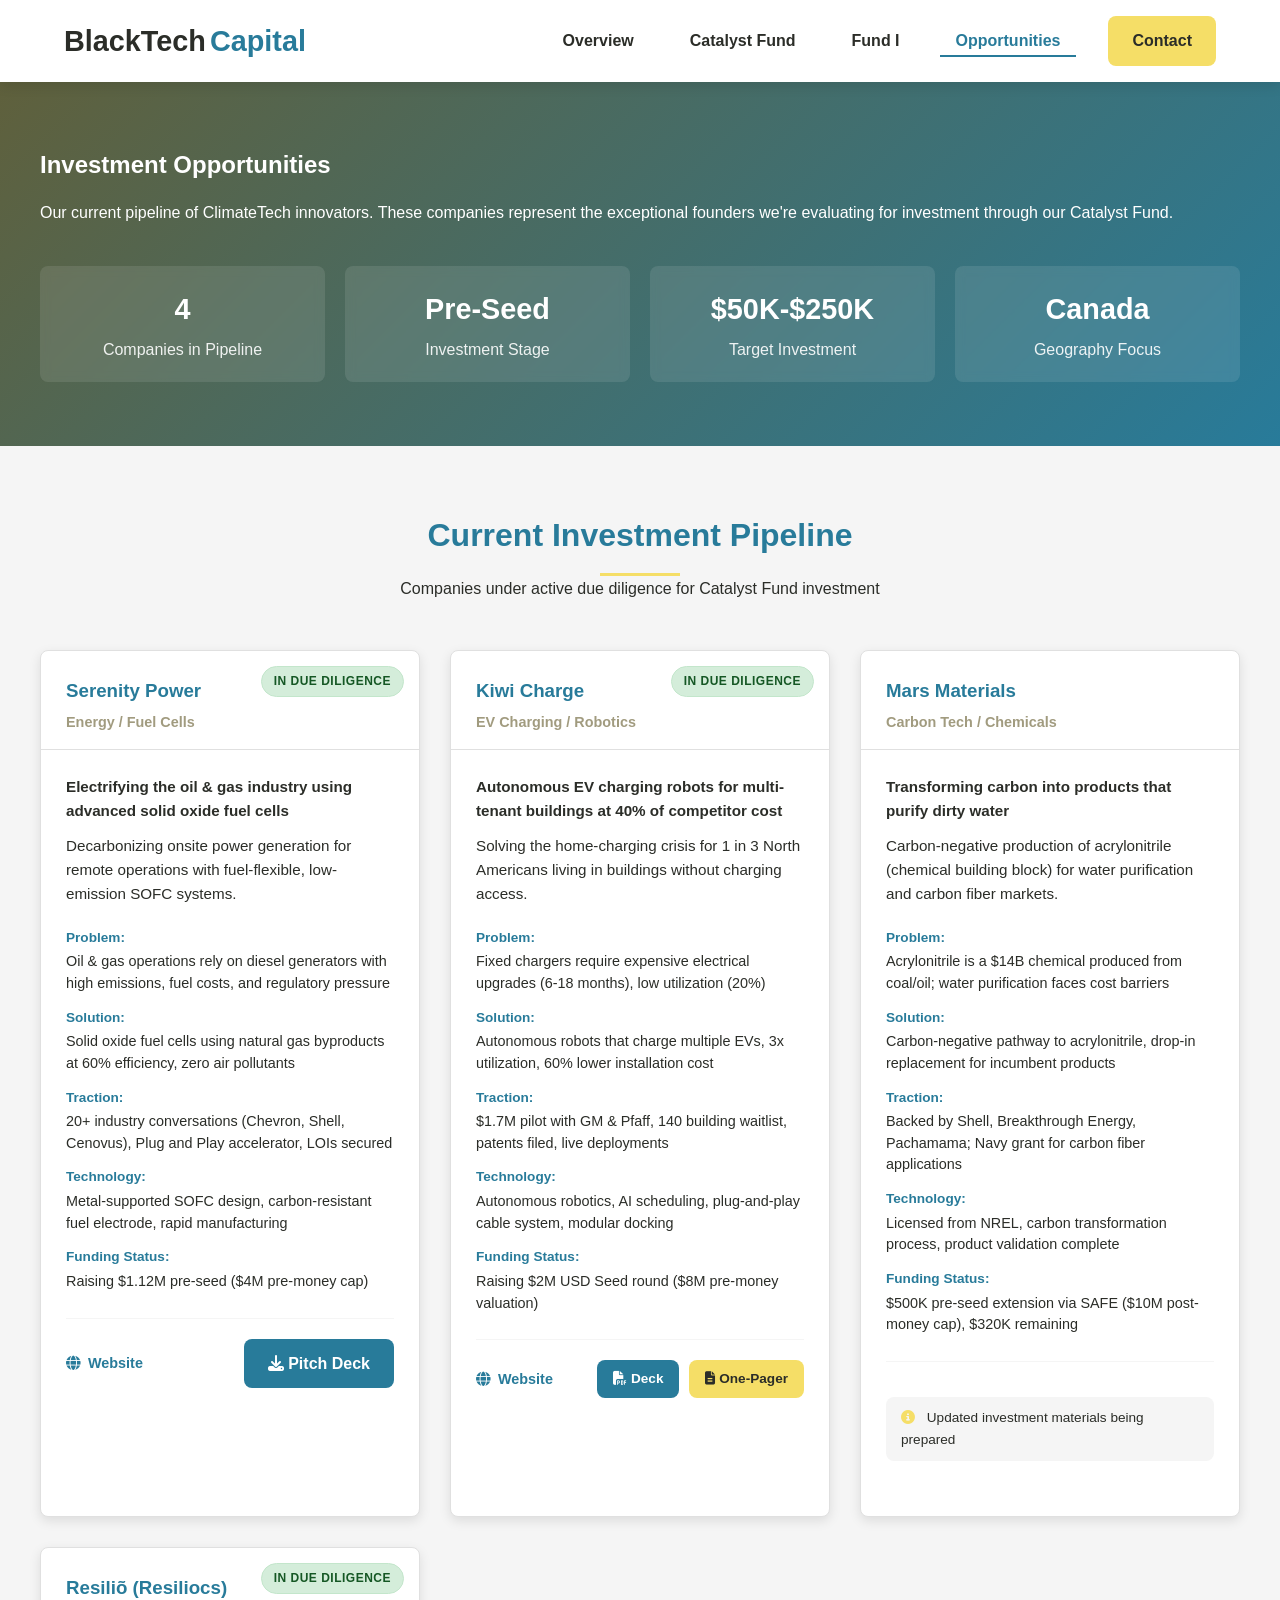
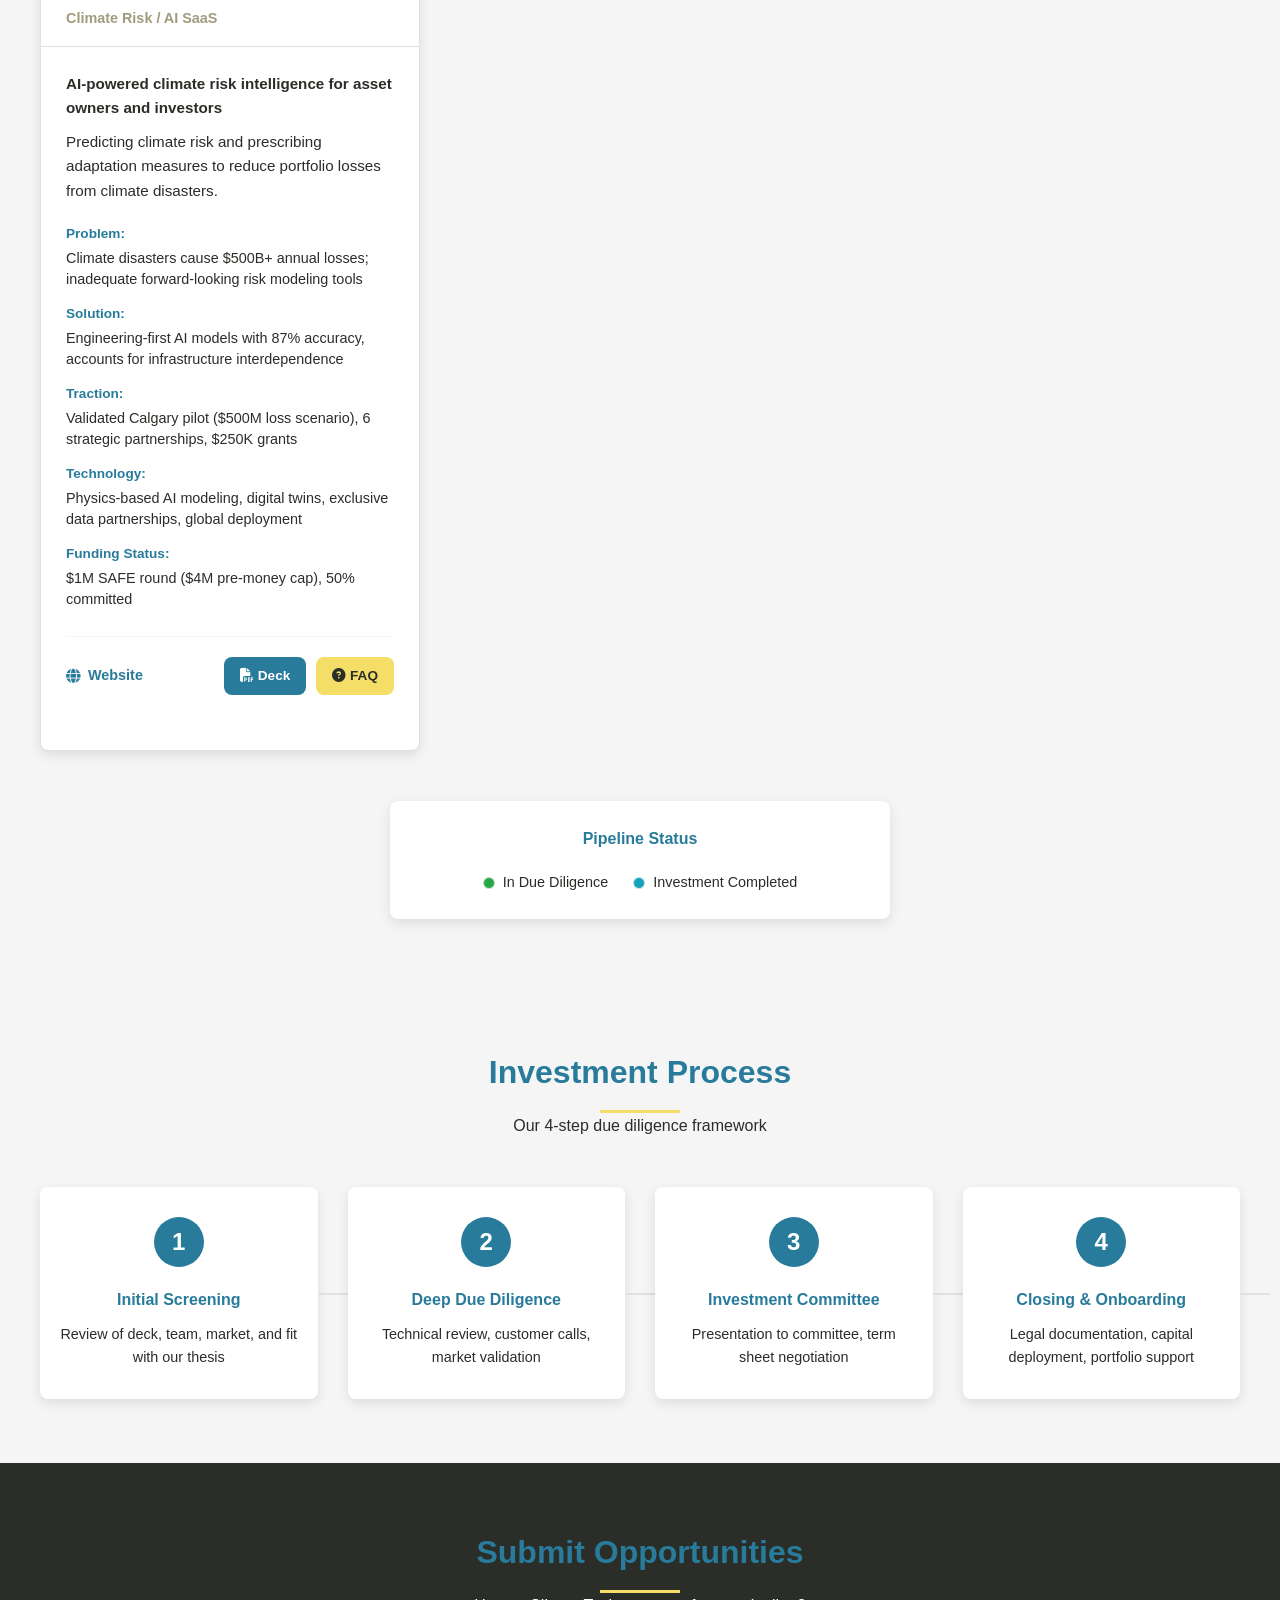
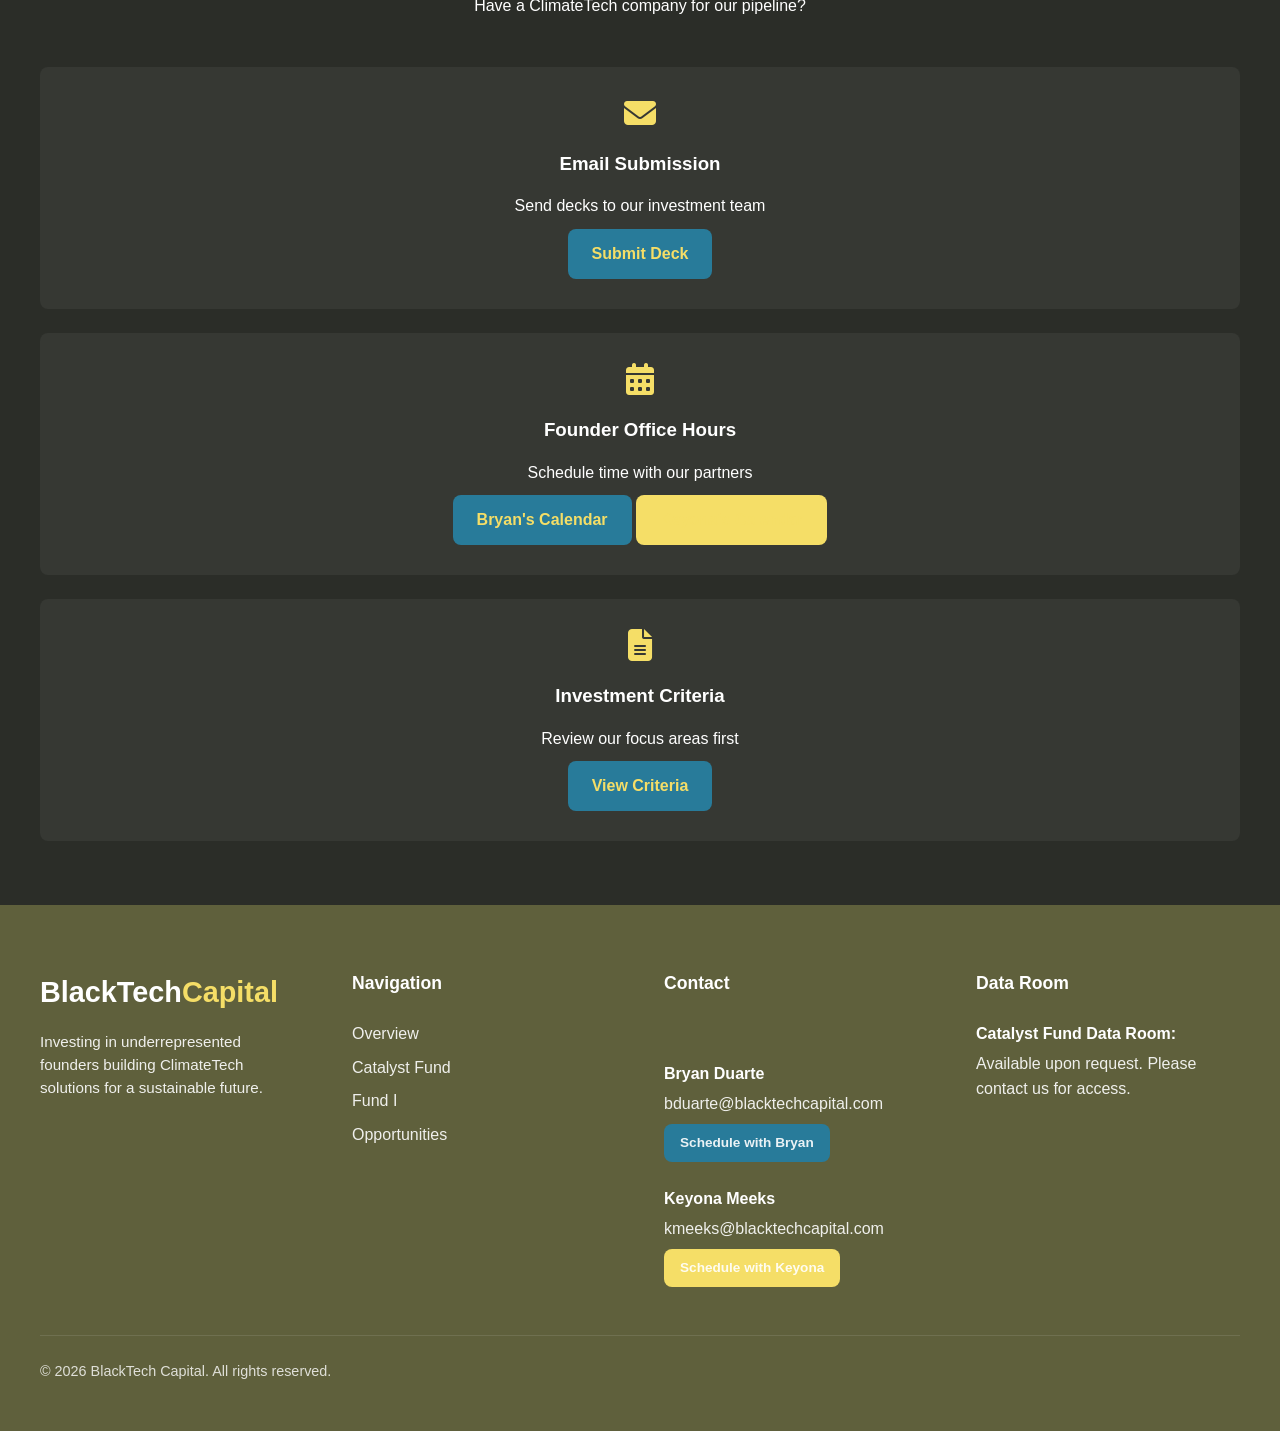
==== opportunities.html @ f8afcf31 "Add opportunities.html for investment details" ====
<!DOCTYPE html>
<html lang="en">
<head>
    <meta charset="UTF-8">
    <meta name="viewport" content="width=device-width, initial-scale=1.0">
    <title>Investment Opportunities | BlackTech Capital</title>
    
    <!-- CSS in specific order for proper cascade -->
    <link rel="stylesheet" href="css/base.css">
    <link rel="stylesheet" href="css/layout.css">
    <link rel="stylesheet" href="css/components.css">
    <link rel="stylesheet" href="css/pages.css">
    <link rel="stylesheet" href="css/responsive.css">
    
    <!-- Font Awesome for icons -->
    <link rel="stylesheet" href="https://cdnjs.cloudflare.com/ajax/libs/font-awesome/6.4.0/css/all.min.css">
</head>
<body class="page-opportunities">
    <!-- Skip to content link for accessibility -->
    <a href="#main-content" class="skip-to-content">Skip to main content</a>
    
    <!-- HEADER PLACEHOLDER -->
    <div id="header-container" data-component-placeholder="header">
        <!-- Fallback content shows if JS fails -->
        <div class="component-fallback">
            <header class="site-header">
                <div class="container">
                    <a href="index.html" class="logo">BlackTech<span>Capital</span></a>
                    <nav>
                        <p>
                            <a href="index.html">Home</a> | 
                            <a href="catalyst-fund.html">Catalyst Fund</a> | 
                            <a href="fund-i.html">Fund I</a> | 
                            <a href="opportunities.html">Opportunities</a> | 
                            <a href="#contact">Contact</a>
                        </p>
                    </nav>
                </div>
            </header>
        </div>
    </div>
    
    <!-- MAIN CONTENT -->
    <main id="main-content" class="main-content">
        <!-- Hero -->
        <section class="fund-details-hero" style="background: linear-gradient(135deg, var(--secondary-green) 0%, var(--primary-blue) 100%);">
            <div class="container">
                <h1>Investment Opportunities</h1>
                <p>Our current pipeline of ClimateTech innovators. These companies represent the exceptional founders we're evaluating for investment through our Catalyst Fund.</p>

                <div class="fund-highlights">
                    <div class="highlight-card">
                        <h3>4</h3>
                        <p>Companies in Pipeline</p>
                    </div>
                    <div class="highlight-card">
                        <h3>Pre-Seed</h3>
                        <p>Investment Stage</p>
                    </div>
                    <div class="highlight-card">
                        <h3>$50K-$250K</h3>
                        <p>Target Investment</p>
                    </div>
                    <div class="highlight-card">
                        <h3>Canada</h3>
                        <p>Geography Focus</p>
                    </div>
                </div>
            </div>
        </section>

        <!-- Pipeline Companies -->
        <section class="team-section">
            <div class="container">
                <div class="section-header">
                    <h2>Current Investment Pipeline</h2>
                    <p>Companies under active due diligence for Catalyst Fund investment</p>
                </div>

                <!-- Company Cards Grid -->
                <div class="opportunities-grid">
                     <!-- Serenity Power -->
                    <div class="company-card">
                        <div class="company-status status-active">In Due Diligence</div>
                        <div class="company-header">
                            <h3>Serenity Power</h3>
                            <div class="company-sector">Energy / Fuel Cells</div>
                        </div>
                        <div class="company-body">
                            <div class="company-summary">
                                <p><strong>Electrifying the oil & gas industry using advanced solid oxide fuel cells</strong></p>
                                <p>Decarbonizing onsite power generation for remote operations with fuel-flexible, low-emission SOFC systems.</p>
                            </div>
                            
                            <div class="company-details">
                                <div class="detail-item">
                                    <span class="detail-label">Problem:</span>
                                    <span class="detail-value">Oil & gas operations rely on diesel generators with high emissions, fuel costs, and regulatory pressure</span>
                                </div>
                                <div class="detail-item">
                                    <span class="detail-label">Solution:</span>
                                    <span class="detail-value">Solid oxide fuel cells using natural gas byproducts at 60% efficiency, zero air pollutants</span>
                                </div>
                                <div class="detail-item">
                                    <span class="detail-label">Traction:</span>
                                    <span class="detail-value">20+ industry conversations (Chevron, Shell, Cenovus), Plug and Play accelerator, LOIs secured</span>
                                </div>
                                <div class="detail-item">
                                    <span class="detail-label">Technology:</span>
                                    <span class="detail-value">Metal-supported SOFC design, carbon-resistant fuel electrode, rapid manufacturing</span>
                                </div>
                                <div class="detail-item">
                                    <span class="detail-label">Funding Status:</span>
                                    <span class="detail-value">Raising $1.12M pre-seed ($4M pre-money cap)</span>
                                </div>
                            </div>

                            <div class="company-links">
                                <a href="https://serenitypower.ca/" target="_blank" class="company-website">
                                    <i class="fas fa-globe"></i> Website
                                </a>
                                <a href="pdfs/serenity-power-deck.pdf" target="_blank" class="btn">
                                    <i class="fas fa-download"></i> Pitch Deck
                                </a>
                            </div>
                        </div>
                    </div>

                    <!-- Kiwi Charge -->
                    <div class="company-card">
                        <div class="company-status status-active">In Due Diligence</div>
                        <div class="company-header">
                            <h3>Kiwi Charge</h3>
                            <div class="company-sector">EV Charging / Robotics</div>
                        </div>
                        <div class="company-body">
                            <div class="company-summary">
                                <p><strong>Autonomous EV charging robots for multi-tenant buildings at 40% of competitor cost</strong></p>
                                <p>Solving the home-charging crisis for 1 in 3 North Americans living in buildings without charging access.</p>
                            </div>
                            
                            <div class="company-details">
                                <div class="detail-item">
                                    <span class="detail-label">Problem:</span>
                                    <span class="detail-value">Fixed chargers require expensive electrical upgrades (6-18 months), low utilization (20%)</span>
                                </div>
                                <div class="detail-item">
                                    <span class="detail-label">Solution:</span>
                                    <span class="detail-value">Autonomous robots that charge multiple EVs, 3x utilization, 60% lower installation cost</span>
                                </div>
                                <div class="detail-item">
                                    <span class="detail-label">Traction:</span>
                                    <span class="detail-value">$1.7M pilot with GM & Pfaff, 140 building waitlist, patents filed, live deployments</span>
                                </div>
                                <div class="detail-item">
                                    <span class="detail-label">Technology:</span>
                                    <span class="detail-value">Autonomous robotics, AI scheduling, plug-and-play cable system, modular docking</span>
                                </div>
                                <div class="detail-item">
                                    <span class="detail-label">Funding Status:</span>
                                    <span class="detail-value">Raising $2M USD Seed round ($8M pre-money valuation)</span>
                                </div>
                            </div>

                            <div class="company-links">
                                <a href="https://www.kiwicharge.ca/" target="_blank" class="company-website">
                                    <i class="fas fa-globe"></i> Website
                                </a>
                                <div class="documents-group">
                                    <a href="pdfs/kiwi-charge-deck.pdf" target="_blank" class="btn btn-small">
                                        <i class="fas fa-file-pdf"></i> Deck
                                    </a>
                                    <a href="pdfs/kiwi-charge-one-pager.pdf" target="_blank" class="btn btn-small btn-yellow">
                                        <i class="fas fa-file-alt"></i> One-Pager
                                    </a>
                                </div>
                            </div>
                        </div>
                    </div>

                    <!-- Mars Materials -->
                    <div class="company-card">
                        <div class="company-header">
                            <h3>Mars Materials</h3>
                            <div class="company-sector">Carbon Tech / Chemicals</div>
                        </div>
                        <div class="company-body">
                            <div class="company-summary">
                                <p><strong>Transforming carbon into products that purify dirty water</strong></p>
                                <p>Carbon-negative production of acrylonitrile (chemical building block) for water purification and carbon fiber markets.</p>
                            </div>
                            
                            <div class="company-details">
                                <div class="detail-item">
                                    <span class="detail-label">Problem:</span>
                                    <span class="detail-value">Acrylonitrile is a $14B chemical produced from coal/oil; water purification faces cost barriers</span>
                                </div>
                                <div class="detail-item">
                                    <span class="detail-label">Solution:</span>
                                    <span class="detail-value">Carbon-negative pathway to acrylonitrile, drop-in replacement for incumbent products</span>
                                </div>
                                <div class="detail-item">
                                    <span class="detail-label">Traction:</span>
                                    <span class="detail-value">Backed by Shell, Breakthrough Energy, Pachamama; Navy grant for carbon fiber applications</span>
                                </div>
                                <div class="detail-item">
                                    <span class="detail-label">Technology:</span>
                                    <span class="detail-value">Licensed from NREL, carbon transformation process, product validation complete</span>
                                </div>
                                <div class="detail-item">
                                    <span class="detail-label">Funding Status:</span>
                                    <span class="detail-value">$500K pre-seed extension via SAFE ($10M post-money cap), $320K remaining</span>
                                </div>
                            </div>

                            <div class="company-links">
                                <span class="company-note">
                                    <i class="fas fa-info-circle"></i> Updated investment materials being prepared
                                </span>
                            </div>
                        </div>
                    </div>

                    <!-- Resiliõ (Resiliocs) -->
                    <div class="company-card">
                        <div class="company-status status-active">In Due Diligence</div>
                        <div class="company-header">
                            <h3>Resiliõ (Resiliocs)</h3>
                            <div class="company-sector">Climate Risk / AI SaaS</div>
                        </div>
                        <div class="company-body">
                            <div class="company-summary">
                                <p><strong>AI-powered climate risk intelligence for asset owners and investors</strong></p>
                                <p>Predicting climate risk and prescribing adaptation measures to reduce portfolio losses from climate disasters.</p>
                            </div>
                            
                            <div class="company-details">
                                <div class="detail-item">
                                    <span class="detail-label">Problem:</span>
                                    <span class="detail-value">Climate disasters cause $500B+ annual losses; inadequate forward-looking risk modeling tools</span>
                                </div>
                                <div class="detail-item">
                                    <span class="detail-label">Solution:</span>
                                    <span class="detail-value">Engineering-first AI models with 87% accuracy, accounts for infrastructure interdependence</span>
                                </div>
                                <div class="detail-item">
                                    <span class="detail-label">Traction:</span>
                                    <span class="detail-value">Validated Calgary pilot ($500M loss scenario), 6 strategic partnerships, $250K grants</span>
                                </div>
                                <div class="detail-item">
                                    <span class="detail-label">Technology:</span>
                                    <span class="detail-value">Physics-based AI modeling, digital twins, exclusive data partnerships, global deployment</span>
                                </div>
                                <div class="detail-item">
                                    <span class="detail-label">Funding Status:</span>
                                    <span class="detail-value">$1M SAFE round ($4M pre-money cap), 50% committed</span>
                                </div>
                            </div>

                            <div class="company-links">
                                <a href="https://resiliocs.com/" target="_blank" class="company-website">
                                    <i class="fas fa-globe"></i> Website
                                </a>
                                <div class="documents-group">
                                    <a href="pdfs/resiliocs-deck.pdf" target="_blank" class="btn btn-small">
                                        <i class="fas fa-file-pdf"></i> Deck
                                    </a>
                                    <a href="pdfs/resiliocs-faq.pdf" target="_blank" class="btn btn-small btn-yellow">
                                        <i class="fas fa-question-circle"></i> FAQ
                                    </a>
                                </div>
                            </div>
                        </div>
                    </div>
                </div>

                <!-- Pipeline Status Legend -->
                <div class="pipeline-legend">
                    <h4>Pipeline Status</h4>
                    <div class="legend-items">
                        <div class="legend-item">
                            <span class="status-dot status-active"></span>
                            <span>In Due Diligence</span>
                        </div>
                        <div class="legend-item">
                            <span class="status-dot status-completed"></span>
                            <span>Investment Completed</span>
                        </div>
                    </div>
                </div>
            </div>
        </section>

        <!-- Process Timeline -->
        <section class="team-section">
            <div class="container">
                <div class="section-header">
                    <h2>Investment Process</h2>
                    <p>Our 4-step due diligence framework</p>
                </div>

                <div class="process-timeline">
                    <div class="process-step">
                        <div class="step-number">1</div>
                        <h4>Initial Screening</h4>
                        <p>Review of deck, team, market, and fit with our thesis</p>
                    </div>
                    <div class="process-step">
                        <div class="step-number">2</div>
                        <h4>Deep Due Diligence</h4>
                        <p>Technical review, customer calls, market validation</p>
                    </div>
                    <div class="process-step">
                        <div class="step-number">3</div>
                        <h4>Investment Committee</h4>
                        <p>Presentation to committee, term sheet negotiation</p>
                    </div>
                    <div class="process-step">
                        <div class="step-number">4</div>
                        <h4>Closing & Onboarding</h4>
                        <p>Legal documentation, capital deployment, portfolio support</p>
                    </div>
                </div>
            </div>
        </section>

        <!-- Contact Section -->
        <section id="contact" class="contact-section">
            <div class="container">
                <div class="section-header">
                    <h2>Submit Opportunities</h2>
                    <p>Have a ClimateTech company for our pipeline?</p>
                </div>
                
                <div class="contact-info">
                    <div class="contact-card">
                        <i class="fas fa-envelope"></i>
                        <h3>Email Submission</h3>
                        <p>Send decks to our investment team</p>
                        <a href="mailto:bduarte@blacktechcapital.com" class="btn" style="margin-top: 10px;">Submit Deck</a>
                    </div>
                    
                    <div class="contact-card">
                        <i class="fas fa-calendar-alt"></i>
                        <h3>Founder Office Hours</h3>
                        <p>Schedule time with our partners</p>
                        <a href="https://calendly.com/bryanduarte/60-minute-meeting-with-bryan-btc" class="btn" style="margin-top: 10px;" target="_blank" rel="noopener">Bryan's Calendar</a>
                        <a href="https://calendar.google.com/calendar/u/0/appointments/schedules/AcZssZ24g8BPHpaNhG1jyEiBwxS-_kpddOJZtJ_gI0gXj2Shc4V5fYW4niAHyt0Y7ds5jiIwvc4KrKL6" class="btn btn-yellow" style="margin-top: 10px;" target="_blank" rel="noopener">Keyona's Calendar</a>
                    </div>
                    
                    <div class="contact-card">
                        <i class="fas fa-file-alt"></i>
                        <h3>Investment Criteria</h3>
                        <p>Review our focus areas first</p>
                        <a href="catalyst-fund.html" class="btn" style="margin-top: 10px;">View Criteria</a>
                    </div>
                </div>
            </div>
        </section>
    </main>
    
    <!-- FOOTER PLACEHOLDER -->
    <div id="footer-container" data-component-placeholder="footer">
        <!-- Fallback content shows if JS fails -->
        <div class="component-fallback">
            <footer class="site-footer">
                <div class="container">
                    <p>&copy; <span id="current-year">2024</span> BlackTech Capital. All rights reserved.</p>
                    <p><a href="index.html">Home</a> | <a href="#contact">Contact</a></p>
                </div>
            </footer>
        </div>
    </div>
    
    <!-- JavaScript - Load in specific order -->
    <script src="js/components/utils.js" defer></script>
    <script src="js/components/loader.js" defer></script>
    <script src="js/components/navigation.js" defer></script>
    
    <!-- Page-specific JavaScript -->
    <script src="js/main.js" defer></script>
</body>
</html>
---- css/base.css ----
/* css/base.css - Extended with your variables */
:root {
    /* Your existing color system */
    --primary-blue: #287b9a;
    --dark-bg: #2b2d28;
    --secondary-green: #5f603c;
    --neutral-tan: #a19b7f;
    --accent-yellow: #f5de67;
    --text-light: #f8f9fa;
    --text-dark: #2b2d28;
    --light-gray: #f5f5f5;
    --medium-gray: #e0e0e0;
    --transition: all 0.3s ease;
    --shadow: 0 4px 12px rgba(0, 0, 0, 0.1);
    --border-radius: 8px;
    
    /* Additional variables for consistency */
    --color-primary: #287b9a;
    --color-secondary: #5f603c;
    --color-accent: #f5de67;
    --color-dark: #2b2d28;
    --color-light: #f5f5f5;
    --color-text: #2b2d28;
    --color-border: #e0e0e0;
    --color-white: #ffffff;
    
    /* Typography */
    --font-base: 'Segoe UI', Tahoma, Geneva, Verdana, sans-serif;
    --font-heading: 'Segoe UI', Tahoma, Geneva, Verdana, sans-serif;
    
    /* Spacing */
    --space-xs: 0.25rem;
    --space-sm: 0.5rem;
    --space-md: 1rem;
    --space-lg: 1.5rem;
    --space-xl: 2rem;
    --space-2xl: 3rem;
    --space-3xl: 4rem;
    --space-4xl: 6rem;
    
    /* Layout */
    --container-width: 1200px;
    --container-padding: 1.5rem;
    --border-radius-lg: 12px;
    --shadow-sm: 0 2px 4px rgba(0, 0, 0, 0.1);
    --shadow-lg: 0 8px 24px rgba(0, 0, 0, 0.12);
    --shadow-xl: 0 12px 48px rgba(0, 0, 0, 0.15);
}

/* Reset & Base Styles */
* {
    margin: 0;
    padding: 0;
    box-sizing: border-box;
}

html {
    font-size: 16px;
    scroll-behavior: smooth;
}

body {
    font-family: var(--font-base);
    line-height: 1.6;
    color: var(--text-dark);
    background-color: var(--light-gray);
    min-height: 100vh;
    display: flex;
    flex-direction: column;
}

main {
    flex: 1;
}

img {
    max-width: 100%;
    height: auto;
    display: block;
}

a {
    color: var(--primary-blue);
    text-decoration: none;
    transition: color var(--transition);
}

a:hover {
    color: var(--secondary-green);
}

button {
    font-family: inherit;
    cursor: pointer;
}

/* Utility Classes */
.visually-hidden {
    position: absolute;
    width: 1px;
    height: 1px;
    padding: 0;
    margin: -1px;
    overflow: hidden;
    clip: rect(0, 0, 0, 0);
    white-space: nowrap;
    border: 0;
}

.container {
    width: 100%;
    max-width: var(--container-width);
    margin: 0 auto;
    padding: 0 var(--container-padding);
}

.text-center {
    text-align: center;
}

.flex {
    display: flex;
}

.flex-column {
    flex-direction: column;
}

.items-center {
    align-items: center;
}

.justify-between {
    justify-content: space-between;
}

.gap-sm {
    gap: var(--space-sm);
}

.gap-md {
    gap: var(--space-md);
}

.gap-lg {
    gap: var(--space-lg);
}

/* Skip to main content link */
.skip-to-content {
    position: absolute;
    top: -40px;
    left: 0;
    background: var(--primary-blue);
    color: white;
    padding: 8px 16px;
    z-index: 1000;
    text-decoration: none;
    border-radius: 0 0 4px 0;
}

.skip-to-content:focus {
    top: 0;
}

/* Button Styles from your shared.css */
.btn {
    display: inline-block;
    padding: 12px 24px;
    background-color: var(--primary-blue);
    color: white;
    border: none;
    border-radius: var(--border-radius);
    font-weight: 600;
    cursor: pointer;
    transition: var(--transition);
    text-align: center;
    text-decoration: none;
    font-family: inherit;
    font-size: 1rem;
}

.btn:hover {
    background-color: var(--secondary-green);
    color: white;
    transform: translateY(-2px);
}

.btn-yellow {
    background-color: var(--accent-yellow);
    color: var(--text-dark);
}

.btn-yellow:hover {
    background-color: #e0c95c;
    color: var(--text-dark);
}

.btn-small {
    padding: 8px 16px;
    font-size: 0.85rem;
}

.btn-red {
    background-color: #dc3545;
    color: white;
}

.btn-red:hover {
    background-color: #c82333;
}
---- css/layout.css ----
/* css/layout.css */
/* Section spacing */
section {
    padding: var(--space-3xl) 0;
}

/* Hero Section */
.hero {
    background: linear-gradient(135deg, var(--dark-bg) 0%, var(--secondary-green) 100%);
    color: white;
    padding: var(--space-4xl) 0 var(--space-3xl);
    text-align: center;
}

.hero h1 {
    color: white;
    font-size: 3rem;
    margin-bottom: var(--space-lg);
}

.hero p {
    font-size: 1.2rem;
    max-width: 800px;
    margin: 0 auto var(--space-2xl);
    opacity: 0.9;
}

.hero-btns {
    display: flex;
    justify-content: center;
    gap: var(--space-lg);
    flex-wrap: wrap;
}

/* Fund Details Hero */
.fund-details-hero {
    background: linear-gradient(135deg, var(--primary-blue) 0%, var(--secondary-green) 100%);
    color: white;
    padding: var(--space-3xl) 0;
}

.fund-details-hero h1 {
    color: white;
    margin-bottom: var(--space-md);
}

/* Team Section */
.team-section {
    background-color: var(--light-gray);
}

/* Contact Section */
.contact-section {
    background-color: var(--dark-bg);
    color: white;
}

.contact-section h2 {
    color: white;
}

/* Section Header */
.section-header {
    text-align: center;
    margin-bottom: var(--space-2xl);
}

.section-header h2 {
    position: relative;
    display: inline-block;
    padding-bottom: 15px;
    color: var(--primary-blue);
    font-size: 2rem;
}

.section-header h2:after {
    content: '';
    position: absolute;
    bottom: 0;
    left: 50%;
    transform: translateX(-50%);
    width: 80px;
    height: 3px;
    background-color: var(--accent-yellow);
}

/* Grid Systems */
.grid {
    display: grid;
    gap: var(--space-md);
}

.grid-2 {
    grid-template-columns: repeat(auto-fit, minmax(300px, 1fr));
}

.grid-3 {
    grid-template-columns: repeat(auto-fit, minmax(250px, 1fr));
}

.grid-4 {
    grid-template-columns: repeat(auto-fit, minmax(200px, 1fr));
}

/* Comparison Container */
.comparison-container {
    display: grid;
    grid-template-columns: repeat(auto-fit, minmax(300px, 1fr));
    gap: 30px;
    margin-top: 40px;
}

/* Team Container */
.team-container {
    display: grid;
    grid-template-columns: repeat(auto-fill, minmax(300px, 1fr));
    gap: 30px;
    margin-top: 40px;
}

/* Quick Facts Grid */
.quick-facts {
    display: grid;
    grid-template-columns: repeat(auto-fit, minmax(250px, 1fr));
    gap: 20px;
    margin-bottom: 40px;
}

/* Fund Highlights */
.fund-highlights {
    display: grid;
    grid-template-columns: repeat(auto-fit, minmax(200px, 1fr));
    gap: 20px;
    margin-top: 40px;
}

/* Contact Info Grid */
.contact-info {
    display: grid;
    grid-template-columns: repeat(auto-fit, minmax(250px, 1fr));
    gap: 30px;
    margin-top: 40px;
}

/* Opportunities Grid */
.opportunities-grid {
    display: grid;
    grid-template-columns: repeat(auto-fill, minmax(350px, 1fr));
    gap: 30px;
    margin-bottom: 50px;
}

/* Process Timeline */
.process-timeline {
    display: grid;
    grid-template-columns: repeat(auto-fit, minmax(200px, 1fr));
    gap: 30px;
    margin-top: 40px;
}

/* Content Box */
.content-box {
    background-color: white;
    padding: 30px;
    border-radius: var(--border-radius);
    box-shadow: var(--shadow);
    margin: 20px 0;
}

.content-box.highlight {
    border-left: 5px solid var(--accent-yellow);
}

.content-box.info {
    border-left: 5px solid var(--primary-blue);
}

/* Spacing Utilities */
.mt-0 { margin-top: 0; }
.mt-sm { margin-top: var(--space-sm); }
.mt-md { margin-top: var(--space-md); }
.mt-lg { margin-top: var(--space-lg); }
.mt-xl { margin-top: var(--space-xl); }
.mt-2xl { margin-top: var(--space-2xl); }

.mb-0 { margin-bottom: 0; }
.mb-sm { margin-bottom: var(--space-sm); }
.mb-md { margin-bottom: var(--space-md); }
.mb-lg { margin-bottom: var(--space-lg); }
.mb-xl { margin-bottom: var(--space-xl); }
.mb-2xl { margin-bottom: var(--space-2xl); }
---- css/components.css ----
/* css/components.css */
/* Header Styles */
.site-header {
    position: sticky;
    top: 0;
    z-index: 1000;
    background-color: white;
    box-shadow: var(--shadow);
    transition: background-color var(--transition), box-shadow var(--transition);
}

.site-header .container {
    display: flex;
    justify-content: space-between;
    align-items: center;
    padding: var(--space-md) var(--container-padding);
}

/* Logo */
.logo {
    font-size: 1.8rem;
    font-weight: 700;
    color: var(--dark-bg);
    text-decoration: none;
    display: flex;
    align-items: center;
    gap: var(--space-xs);
}

.logo span {
    color: var(--primary-blue);
}

.logo:hover {
    color: var(--dark-bg);
}

/* Navigation Toggle */
.nav-toggle {
    display: none;
    background: none;
    border: none;
    padding: var(--space-sm);
    cursor: pointer;
    z-index: 1001;
    font-size: 1.5rem;
    color: var(--dark-bg);
}

/* Primary Navigation */
.primary-nav {
    display: flex;
    align-items: center;
}

.nav-list {
    display: flex;
    list-style: none;
    gap: var(--space-lg);
    align-items: center;
    margin: 0;
    padding: 0;
}

.nav-link {
    color: var(--dark-bg);
    text-decoration: none;
    font-weight: 600;
    padding: var(--space-sm) var(--space-md);
    position: relative;
    transition: color var(--transition);
}

.nav-link:after {
    content: '';
    position: absolute;
    bottom: 0;
    left: 0;
    width: 0;
    height: 2px;
    background-color: var(--primary-blue);
    transition: width var(--transition);
}

.nav-link:hover:after {
    width: 100%;
}

.nav-link:hover {
    color: var(--primary-blue);
}

.nav-link.is-active {
    color: var(--primary-blue);
}

.nav-link.is-active:after {
    width: 100%;
}

.nav-item-contact {
    margin-left: var(--space-sm);
}

/* Footer Styles */
.site-footer {
    background-color: var(--secondary-green);
    color: white;
    padding: var(--space-3xl) 0 var(--space-2xl);
}

.footer-grid {
    display: grid;
    grid-template-columns: repeat(auto-fit, minmax(250px, 1fr));
    gap: var(--space-2xl);
    margin-bottom: var(--space-2xl);
}

.footer-section {
    display: flex;
    flex-direction: column;
    gap: var(--space-md);
}

.footer-brand {
    max-width: 300px;
}

.footer-logo {
    font-size: 1.8rem;
    font-weight: 700;
    color: white;
    text-decoration: none;
}

.footer-logo span {
    color: var(--accent-yellow);
}

.footer-tagline {
    color: rgba(255, 255, 255, 0.9);
    font-size: 0.95rem;
    line-height: 1.5;
}

.footer-heading {
    font-size: 1.1rem;
    font-weight: 600;
    margin-bottom: var(--space-sm);
    color: white;
}

.footer-links {
    list-style: none;
    padding: 0;
    margin: 0;
    display: flex;
    flex-direction: column;
    gap: var(--space-sm);
}

.footer-links a {
    color: rgba(255, 255, 255, 0.9);
    text-decoration: none;
    transition: color var(--transition);
}

.footer-links a:hover {
    color: var(--accent-yellow);
}

.contact-info {
    display: flex;
    flex-direction: column;
    gap: var(--space-lg);
}

.contact-person h4 {
    font-size: 1rem;
    font-weight: 600;
    margin-bottom: var(--space-xs);
    color: white;
}

.contact-person p {
    margin-bottom: var(--space-sm);
}

.contact-person a {
    color: rgba(255, 255, 255, 0.9);
    text-decoration: none;
}

.contact-person a:hover {
    color: var(--accent-yellow);
}

.data-room-info p {
    color: rgba(255, 255, 255, 0.9);
    margin-bottom: var(--space-xs);
}

.data-room-info strong {
    color: white;
}

/* Footer Bottom */
.footer-bottom {
    border-top: 1px solid rgba(255, 255, 255, 0.1);
    padding-top: var(--space-lg);
    display: flex;
    justify-content: space-between;
    align-items: center;
    flex-wrap: wrap;
    gap: var(--space-md);
}

.footer-legal {
    display: flex;
    flex-direction: column;
    gap: var(--space-sm);
}

.copyright {
    color: rgba(255, 255, 255, 0.8);
    font-size: 0.9rem;
}

.legal-links {
    display: flex;
    gap: var(--space-sm);
    align-items: center;
}

.legal-links a {
    color: rgba(255, 255, 255, 0.8);
    font-size: 0.9rem;
    text-decoration: none;
}

.legal-links a:hover {
    color: var(--accent-yellow);
}

.divider {
    color: rgba(255, 255, 255, 0.4);
}

.footer-social {
    display: flex;
    gap: var(--space-sm);
}

.social-link {
    color: rgba(255, 255, 255, 0.8);
    font-size: 1.2rem;
    transition: color var(--transition);
}

.social-link:hover {
    color: var(--accent-yellow);
}

/* Fund Cards */
.fund-card {
    background-color: white;
    border-radius: var(--border-radius);
    box-shadow: var(--shadow);
    overflow: hidden;
    transition: var(--transition);
    border-top: 5px solid var(--primary-blue);
    height: 100%;
}

.fund-card:hover {
    transform: translateY(-10px);
    box-shadow: 0 15px 30px rgba(0, 0, 0, 0.15);
}

.fund-card.fund-i {
    border-top-color: var(--neutral-tan);
}

.fund-card.catalyst {
    border-top-color: var(--accent-yellow);
}

.fund-card-header {
    padding: 25px;
    background-color: var(--light-gray);
    border-bottom: 1px solid var(--medium-gray);
}

.fund-card-header h3 {
    margin-bottom: 5px;
}

.fund-status {
    display: inline-block;
    padding: 5px 15px;
    background-color: var(--accent-yellow);
    color: var(--text-dark);
    border-radius: 20px;
    font-size: 0.85rem;
    font-weight: 600;
    margin-top: 10px;
}

.fund-card-body {
    padding: 25px;
}

.fund-feature {
    margin-bottom: 20px;
}

.fund-feature h4 {
    font-size: 1rem;
    margin-bottom: 5px;
    color: var(--secondary-green);
}

/* Toggle Sections */
.toggle-section {
    margin-bottom: 20px;
    border: 1px solid var(--medium-gray);
    border-radius: var(--border-radius);
    overflow: hidden;
}

.toggle-header {
    padding: 18px 25px;
    background-color: var(--light-gray);
    display: flex;
    justify-content: space-between;
    align-items: center;
    cursor: pointer;
    font-weight: 600;
    transition: var(--transition);
}

.toggle-header:hover {
    background-color: #f0f0f0;
}

.toggle-icon {
    font-size: 1.2rem;
    transition: var(--transition);
}

.toggle-content {
    padding: 0;
    max-height: 0;
    overflow: hidden;
    transition: var(--transition);
}

.toggle-section.active .toggle-content {
    padding: 25px;
    max-height: 2000px;
}

.toggle-section.active .toggle-icon {
    transform: rotate(45deg);
}

/* Team Cards */
.team-card {
    background-color: white;
    border-radius: var(--border-radius);
    box-shadow: var(--shadow);
    overflow: hidden;
    transition: var(--transition);
}

.team-card:hover {
    transform: translateY(-5px);
}

.team-card-header {
    padding: 25px;
    background-color: var(--primary-blue);
    color: white;
}

.team-card-header h3 {
    color: white;
    margin-bottom: 5px;
}

.team-role {
    font-size: 0.9rem;
    opacity: 0.9;
}

.team-card-body {
    padding: 25px;
}

/* Contact Cards */
.contact-card {
    background-color: rgba(255, 255, 255, 0.05);
    border-radius: var(--border-radius);
    padding: 30px;
    text-align: center;
}

.contact-card i {
    font-size: 2rem;
    color: var(--accent-yellow);
    margin-bottom: 20px;
}

.contact-card h3 {
    color: white;
    margin-bottom: 15px;
}

.contact-card a {
    color: var(--accent-yellow);
}

/* Highlight Cards */
.highlight-card {
    background-color: rgba(255, 255, 255, 0.1);
    border-radius: var(--border-radius);
    padding: 20px;
    text-align: center;
    backdrop-filter: blur(5px);
}

.highlight-card h3 {
    color: white;
    font-size: 1.8rem;
    margin-bottom: 5px;
}

.highlight-card p {
    margin-bottom: 0;
    opacity: 0.9;
    color: white;
}

/* Fact Cards */
.fact-card {
    background-color: white;
    border-radius: var(--border-radius);
    padding: 25px;
    box-shadow: var(--shadow);
    border-left: 4px solid var(--primary-blue);
}

.fact-card h4 {
    color: var(--primary-blue);
    margin-bottom: 10px;
}

/* Company Cards */
.company-card {
    background-color: white;
    border-radius: var(--border-radius);
    box-shadow: var(--shadow);
    overflow: hidden;
    transition: var(--transition);
    border: 1px solid var(--medium-gray);
    height: 100%;
    position: relative;
}

.company-card:hover {
    transform: translateY(-5px);
    box-shadow: 0 15px 30px rgba(0, 0, 0, 0.15);
}

.company-status {
    position: absolute;
    top: 15px;
    right: 15px;
    padding: 5px 12px;
    border-radius: 20px;
    font-size: 0.75rem;
    font-weight: 700;
    text-transform: uppercase;
    letter-spacing: 0.5px;
    z-index: 10;
}

.status-active {
    background-color: #d4edda;
    color: #155724;
    border: 1px solid #c3e6cb;
}

.status-pending {
    background-color: #fff3cd;
    color: #856404;
    border: 1px solid #ffeaa7;
}

.status-completed {
    background-color: #d1ecf1;
    color: #0c5460;
    border: 1px solid #bee5eb;
}

.company-header {
    padding: 25px 25px 15px 25px;
    border-bottom: 1px solid var(--medium-gray);
}

.company-header h3 {
    margin-bottom: 5px;
    color: var(--primary-blue);
}

.company-sector {
    font-size: 0.9rem;
    color: var(--neutral-tan);
    font-weight: 600;
}

.company-body {
    padding: 25px;
}

.company-summary {
    margin-bottom: 20px;
}

.company-summary p {
    margin-bottom: 10px;
    font-size: 0.95rem;
    line-height: 1.6;
}

.company-details {
    margin-bottom: 25px;
}

.detail-item {
    margin-bottom: 12px;
    display: flex;
    flex-direction: column;
}

.detail-label {
    font-weight: 600;
    font-size: 0.85rem;
    color: var(--primary-blue);
    margin-bottom: 3px;
}

.detail-value {
    font-size: 0.9rem;
    line-height: 1.5;
    color: var(--text-dark);
}

.company-links {
    display: flex;
    justify-content: space-between;
    align-items: center;
    margin-top: 20px;
    padding-top: 20px;
    border-top: 1px solid var(--light-gray);
}

.company-website {
    display: inline-flex;
    align-items: center;
    gap: 8px;
    color: var(--primary-blue);
    font-weight: 600;
    font-size: 0.9rem;
}

.company-website:hover {
    color: var(--secondary-green);
}

.company-website.disabled {
    color: var(--medium-gray);
    cursor: not-allowed;
}

.documents-group {
    display: flex;
    gap: 10px;
}

.company-note {
    margin-top: 15px;
    padding: 10px 15px;
    background-color: var(--light-gray);
    border-radius: var(--border-radius);
    font-size: 0.85rem;
    color: var(--text-dark);
}

.company-note i {
    color: var(--accent-yellow);
    margin-right: 8px;
}

/* Pipeline Legend */
.pipeline-legend {
    background-color: white;
    padding: 25px;
    border-radius: var(--border-radius);
    box-shadow: var(--shadow);
    margin-top: 40px;
    max-width: 500px;
    margin-left: auto;
    margin-right: auto;
}

.pipeline-legend h4 {
    margin-bottom: 20px;
    text-align: center;
    color: var(--primary-blue);
}

.legend-items {
    display: flex;
    justify-content: center;
    flex-wrap: wrap;
    gap: 25px;
}

.legend-item {
    display: flex;
    align-items: center;
    gap: 8px;
    font-size: 0.9rem;
}

.status-dot {
    width: 12px;
    height: 12px;
    border-radius: 50%;
}

.status-dot.status-active {
    background-color: #28a745;
}

.status-dot.status-pending {
    background-color: #ffc107;
}

.status-dot.status-completed {
    background-color: #17a2b8;
}

/* Process Steps */
.process-step {
    text-align: center;
    padding: 30px 20px;
    background-color: white;
    border-radius: var(--border-radius);
    box-shadow: var(--shadow);
    position: relative;
}

.process-step:before {
    content: '';
    position: absolute;
    top: 50%;
    right: -30px;
    width: 30px;
    height: 2px;
    background-color: var(--medium-gray);
    display: none;
}

.process-step:last-child:before {
    display: none;
}

.step-number {
    width: 50px;
    height: 50px;
    background-color: var(--primary-blue);
    color: white;
    border-radius: 50%;
    display: flex;
    align-items: center;
    justify-content: center;
    font-size: 1.5rem;
    font-weight: 700;
    margin: 0 auto 20px auto;
}

.process-step h4 {
    color: var(--primary-blue);
    margin-bottom: 10px;
}

.process-step p {
    font-size: 0.9rem;
    color: var(--text-dark);
    margin-bottom: 0;
}
---- css/pages.css ----
/* css/pages.css */
/* Page-specific styles that don't fit in components */

/* Home page specific */
.page-home .hero {
    padding: 140px 0 100px;
}

.page-home .comparison-container {
    margin-top: 60px;
}

/* Catalyst Fund page specific */
.page-catalyst-fund .fund-details-hero {
    background: linear-gradient(135deg, var(--primary-blue) 0%, var(--secondary-green) 100%);
}

.page-catalyst-fund .toggle-section {
    margin-bottom: 30px;
}

.page-catalyst-fund .team-section {
    padding-bottom: 60px;
}

/* Fund I page specific */
.page-fund-i .fund-details-hero {
    background: linear-gradient(135deg, var(--neutral-tan) 0%, var(--secondary-green) 100%);
}

.page-fund-i table {
    width: 100%;
    border-collapse: collapse;
    margin-top: 20px;
}

.page-fund-i table th {
    padding: 15px;
    text-align: left;
    background-color: var(--primary-blue);
    color: white;
    font-weight: 600;
}

.page-fund-i table td {
    padding: 15px;
    border-bottom: 1px solid var(--medium-gray);
}

.page-fund-i table tr:nth-child(even) {
    background-color: #f9f9f9;
}

.page-fund-i table td strong {
    color: var(--primary-blue);
}

/* Opportunities page specific */
.page-opportunities .fund-details-hero {
    background: linear-gradient(135deg, var(--secondary-green) 0%, var(--primary-blue) 100%);
}

.page-opportunities .company-card {
    margin-bottom: 30px;
}

.page-opportunities .process-step:before {
    display: block;
}

@media (max-width: 768px) {
    .page-opportunities .process-step:before {
        display: none;
    }
}
---- css/responsive.css ----
/* css/responsive.css */
/* Mobile First Responsive Design */

/* Small devices (phones, 576px and up) */
@media (max-width: 576px) {
    :root {
        --container-padding: 1rem;
    }
    
    .hero {
        padding: var(--space-3xl) 0 var(--space-2xl);
    }
    
    .hero h1 {
        font-size: 2rem;
    }
    
    .fund-details-hero {
        padding: var(--space-2xl) 0;
    }
    
    .section-header h2 {
        font-size: 1.5rem;
    }
    
    .footer-grid {
        grid-template-columns: 1fr;
        gap: var(--space-xl);
    }
    
    .footer-bottom {
        flex-direction: column;
        text-align: center;
        gap: var(--space-lg);
    }
    
    .company-card {
        margin-bottom: 20px;
    }
    
    .company-header, .company-body {
        padding: 20px;
    }
    
    .company-status {
        position: relative;
        top: 0;
        right: 0;
        margin-bottom: 15px;
        display: inline-block;
    }
    
    .process-step:before {
        display: none;
    }
    
    .legend-items {
        flex-direction: column;
        align-items: flex-start;
        gap: 15px;
    }
}

/* Medium devices (tablets, 768px and up) */
@media (max-width: 768px) {
    /* Header Mobile Navigation */
    .nav-toggle {
        display: block;
    }
    
    .primary-nav {
        position: fixed;
        top: 0;
        right: -100%;
        width: 280px;
        height: 100vh;
        background-color: white;
        box-shadow: var(--shadow-xl);
        padding: var(--space-2xl) var(--space-xl);
        transition: right var(--transition-slow);
        z-index: 1000;
        overflow-y: auto;
    }
    
    .primary-nav.is-open {
        right: 0;
    }
    
    .nav-list {
        flex-direction: column;
        align-items: stretch;
        gap: var(--space-md);
    }
    
    .nav-link {
        padding: var(--space-md);
        display: block;
    }
    
    .nav-item-contact {
        margin-left: 0;
        margin-top: var(--space-md);
    }
    
    .nav-item-contact .btn {
        width: 100%;
        text-align: center;
    }
    
    /* Overlay when menu is open */
    body.nav-open::after {
        content: '';
        position: fixed;
        top: 0;
        left: 0;
        right: 0;
        bottom: 0;
        background-color: rgba(0, 0, 0, 0.5);
        z-index: 999;
    }
    
    /* Layout adjustments */
    .hero-btns {
        flex-direction: column;
        align-items: center;
    }
    
    .hero-btns .btn {
        width: 100%;
        max-width: 300px;
    }
    
    .opportunities-grid {
        grid-template-columns: 1fr;
    }
    
    .company-links {
        flex-direction: column;
        gap: 15px;
        align-items: stretch;
    }
    
    .documents-group {
        justify-content: center;
    }
    
    .process-timeline {
        grid-template-columns: 1fr;
        gap: 20px;
    }
    
    .fund-highlights {
        grid-template-columns: repeat(2, 1fr);
    }
    
    .quick-facts {
        grid-template-columns: 1fr;
    }
}

/* Large devices (desktops, 992px and up) */
@media (min-width: 769px) and (max-width: 992px) {
    .footer-grid {
        grid-template-columns: repeat(2, 1fr);
    }
    
    .grid-3,
    .grid-4 {
        grid-template-columns: repeat(2, 1fr);
    }
    
    .opportunities-grid {
        grid-template-columns: repeat(auto-fill, minmax(300px, 1fr));
    }
}

/* Extra large devices (large desktops, 1200px and up) */
@media (min-width: 1200px) {
    .container {
        padding: 0;
    }
}

/* High DPI screens */
@media (-webkit-min-device-pixel-ratio: 2), (min-resolution: 192dpi) {
    /* High-resolution adjustments if needed */
}

/* Print styles */
@media print {
    .site-header,
    .site-footer,
    .btn,
    .nav-toggle {
        display: none !important;
    }
    
    body {
        font-size: 12pt;
        line-height: 1.4;
        background: white;
        color: black;
    }
    
    .container {
        max-width: 100%;
        padding: 0;
    }
    
    a {
        text-decoration: none;
        color: #000;
    }
    
    a[href]::after {
        content: " (" attr(href) ")";
        font-size: 0.9em;
        font-weight: normal;
    }
    
    .company-card,
    .fund-card,
    .team-card,
    .contact-card {
        break-inside: avoid;
        page-break-inside: avoid;
        box-shadow: none;
        border: 1px solid #ddd;
    }
}
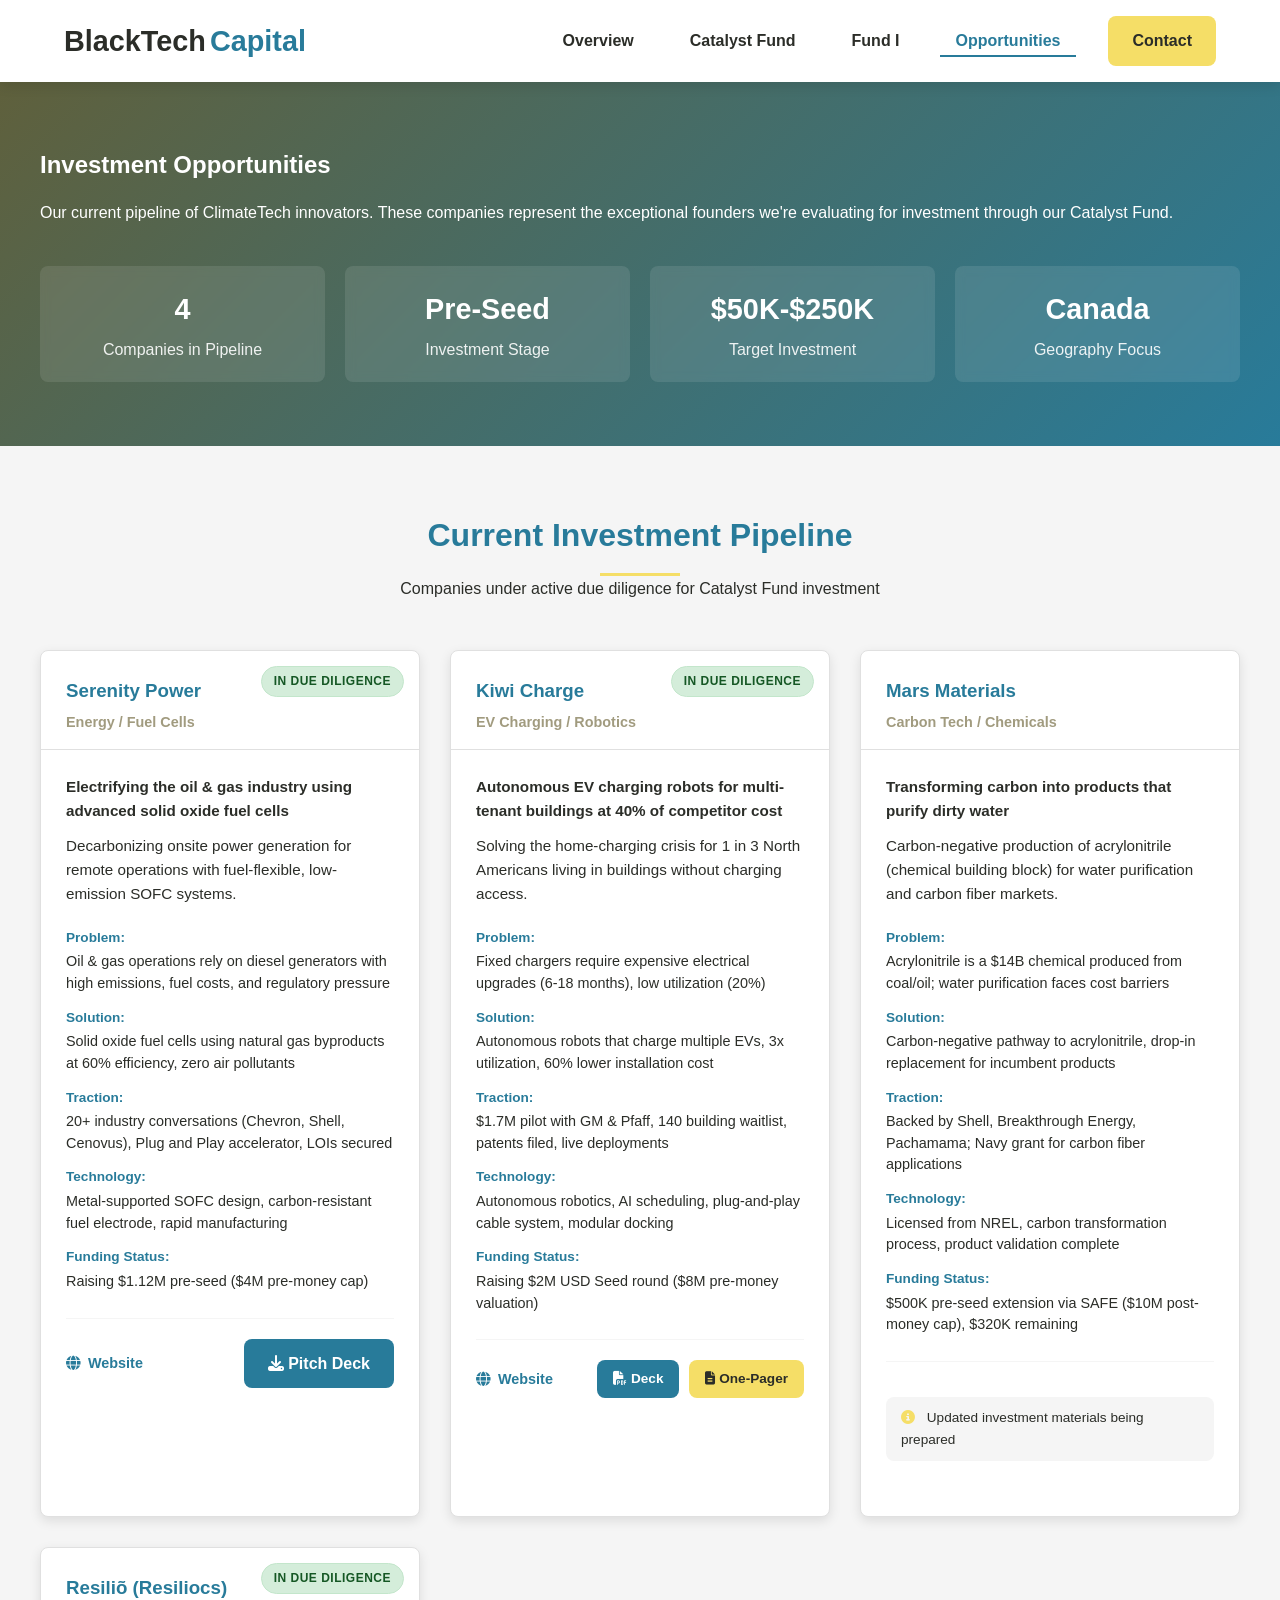
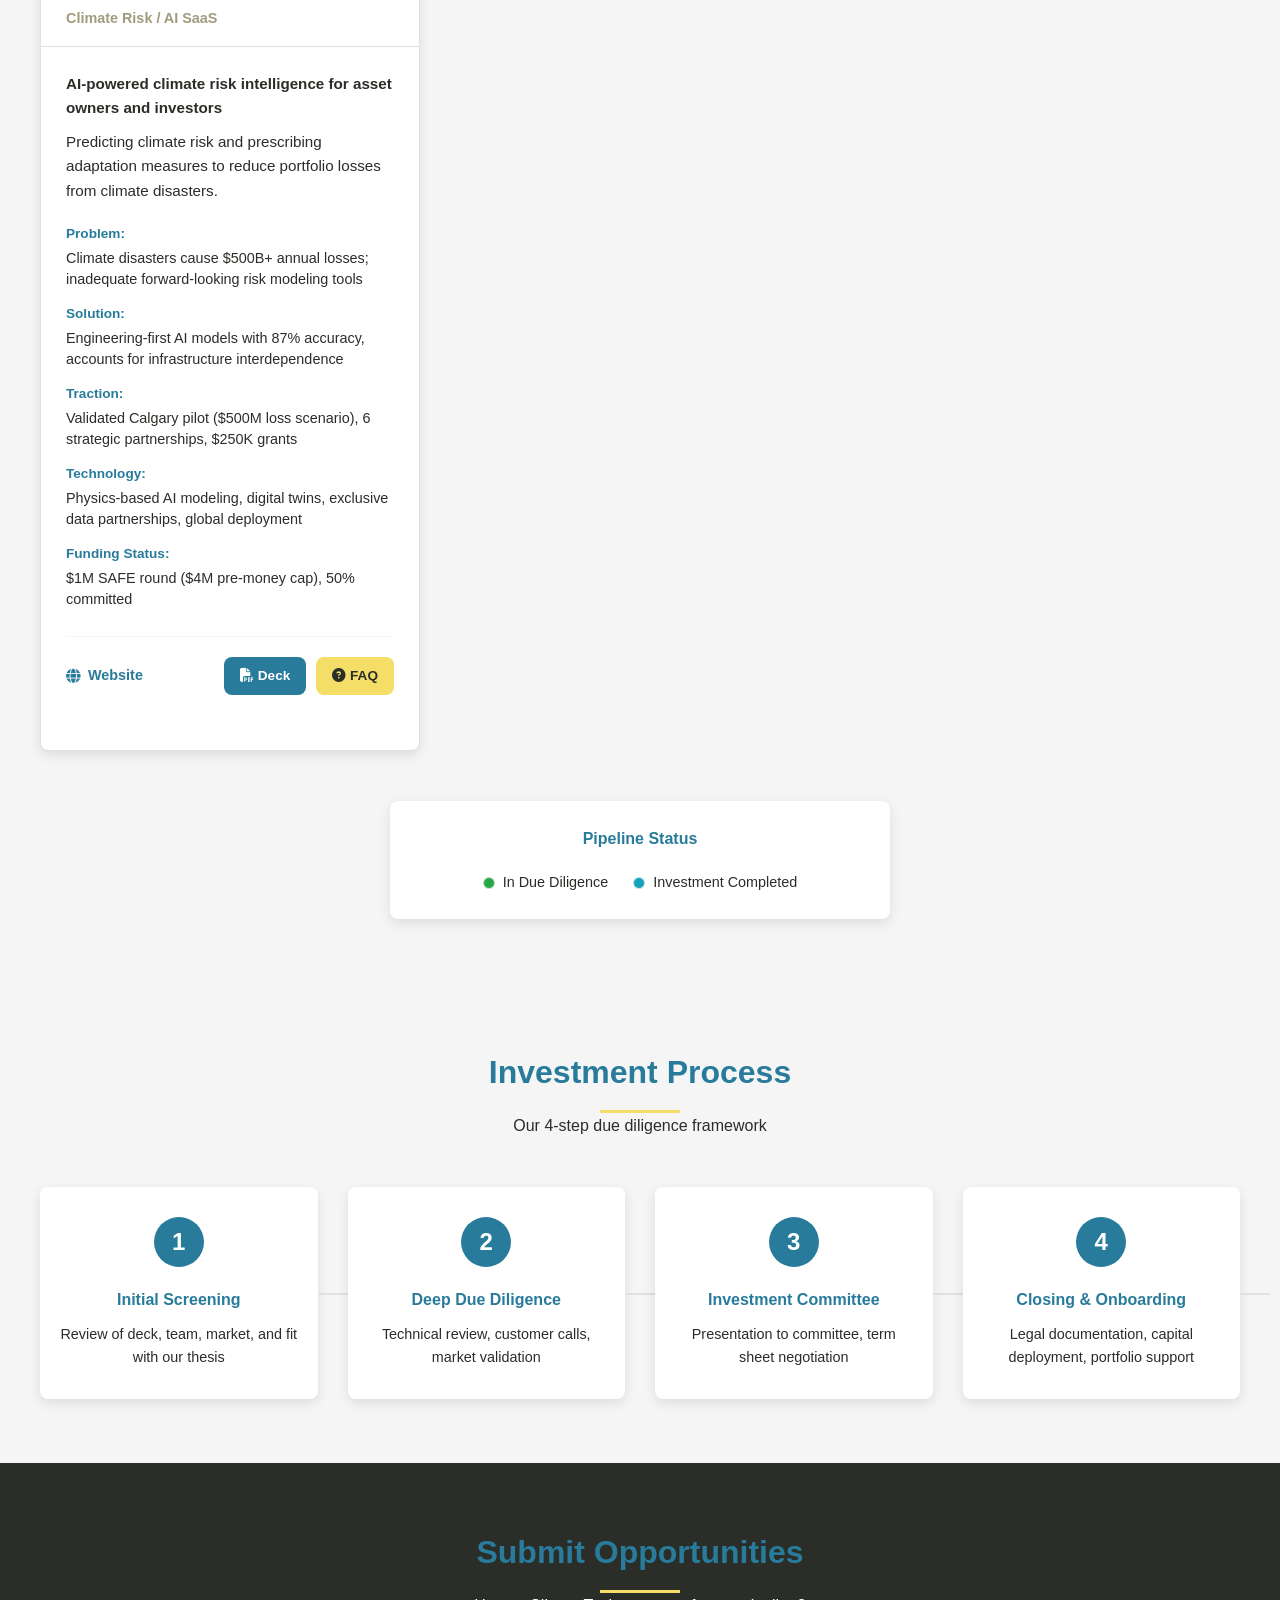
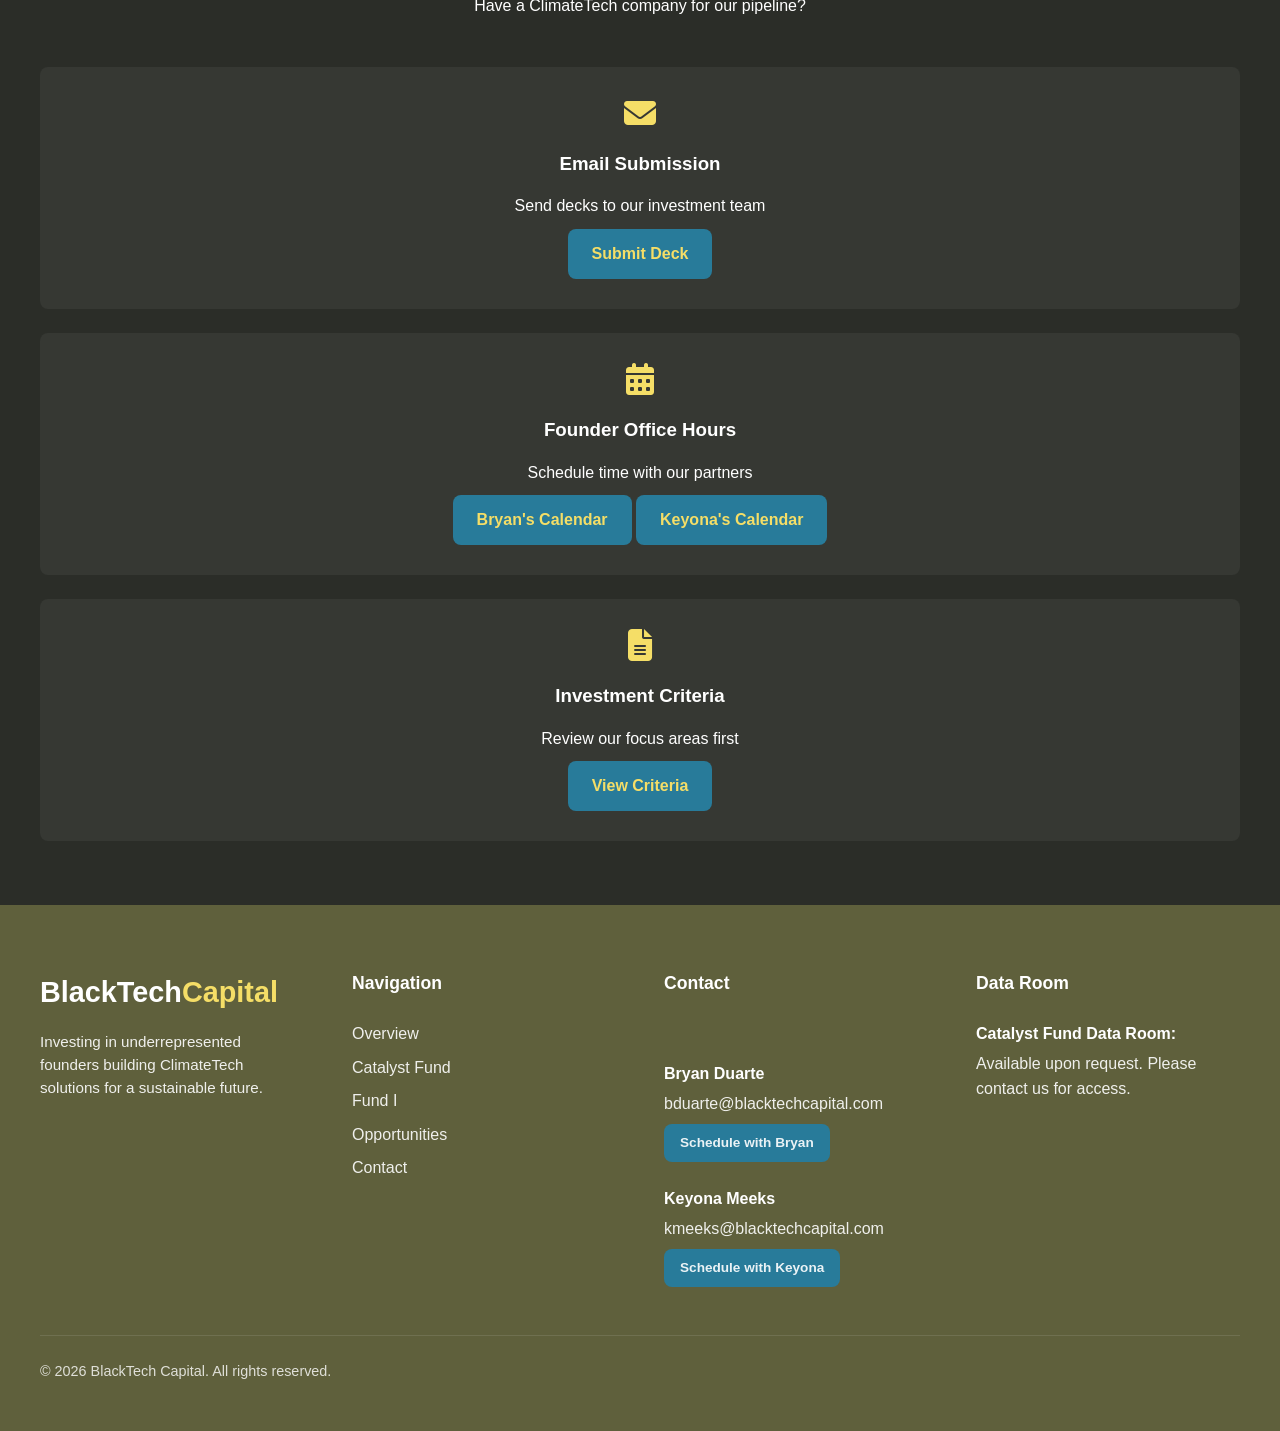
==== commit 9e857d8c: "Change Keyona's Calendar button style to secondary" ====
--- a/opportunities.html
+++ b/opportunities.html
@@ -345,7 +345,7 @@
                         <h3>Founder Office Hours</h3>
                         <p>Schedule time with our partners</p>
                         <a href="https://calendly.com/bryanduarte/60-minute-meeting-with-bryan-btc" class="btn" style="margin-top: 10px;" target="_blank" rel="noopener">Bryan's Calendar</a>
-                        <a href="https://calendar.google.com/calendar/u/0/appointments/schedules/AcZssZ24g8BPHpaNhG1jyEiBwxS-_kpddOJZtJ_gI0gXj2Shc4V5fYW4niAHyt0Y7ds5jiIwvc4KrKL6" class="btn btn-yellow" style="margin-top: 10px;" target="_blank" rel="noopener">Keyona's Calendar</a>
+                        <a href="https://calendar.google.com/calendar/u/0/appointments/schedules/AcZssZ24g8BPHpaNhG1jyEiBwxS-_kpddOJZtJ_gI0gXj2Shc4V5fYW4niAHyt0Y7ds5jiIwvc4KrKL6" class="btn btn-secondary" style="margin-top: 10px;" target="_blank" rel="noopener">Keyona's Calendar</a>
                     </div>
                     
                     <div class="contact-card">
